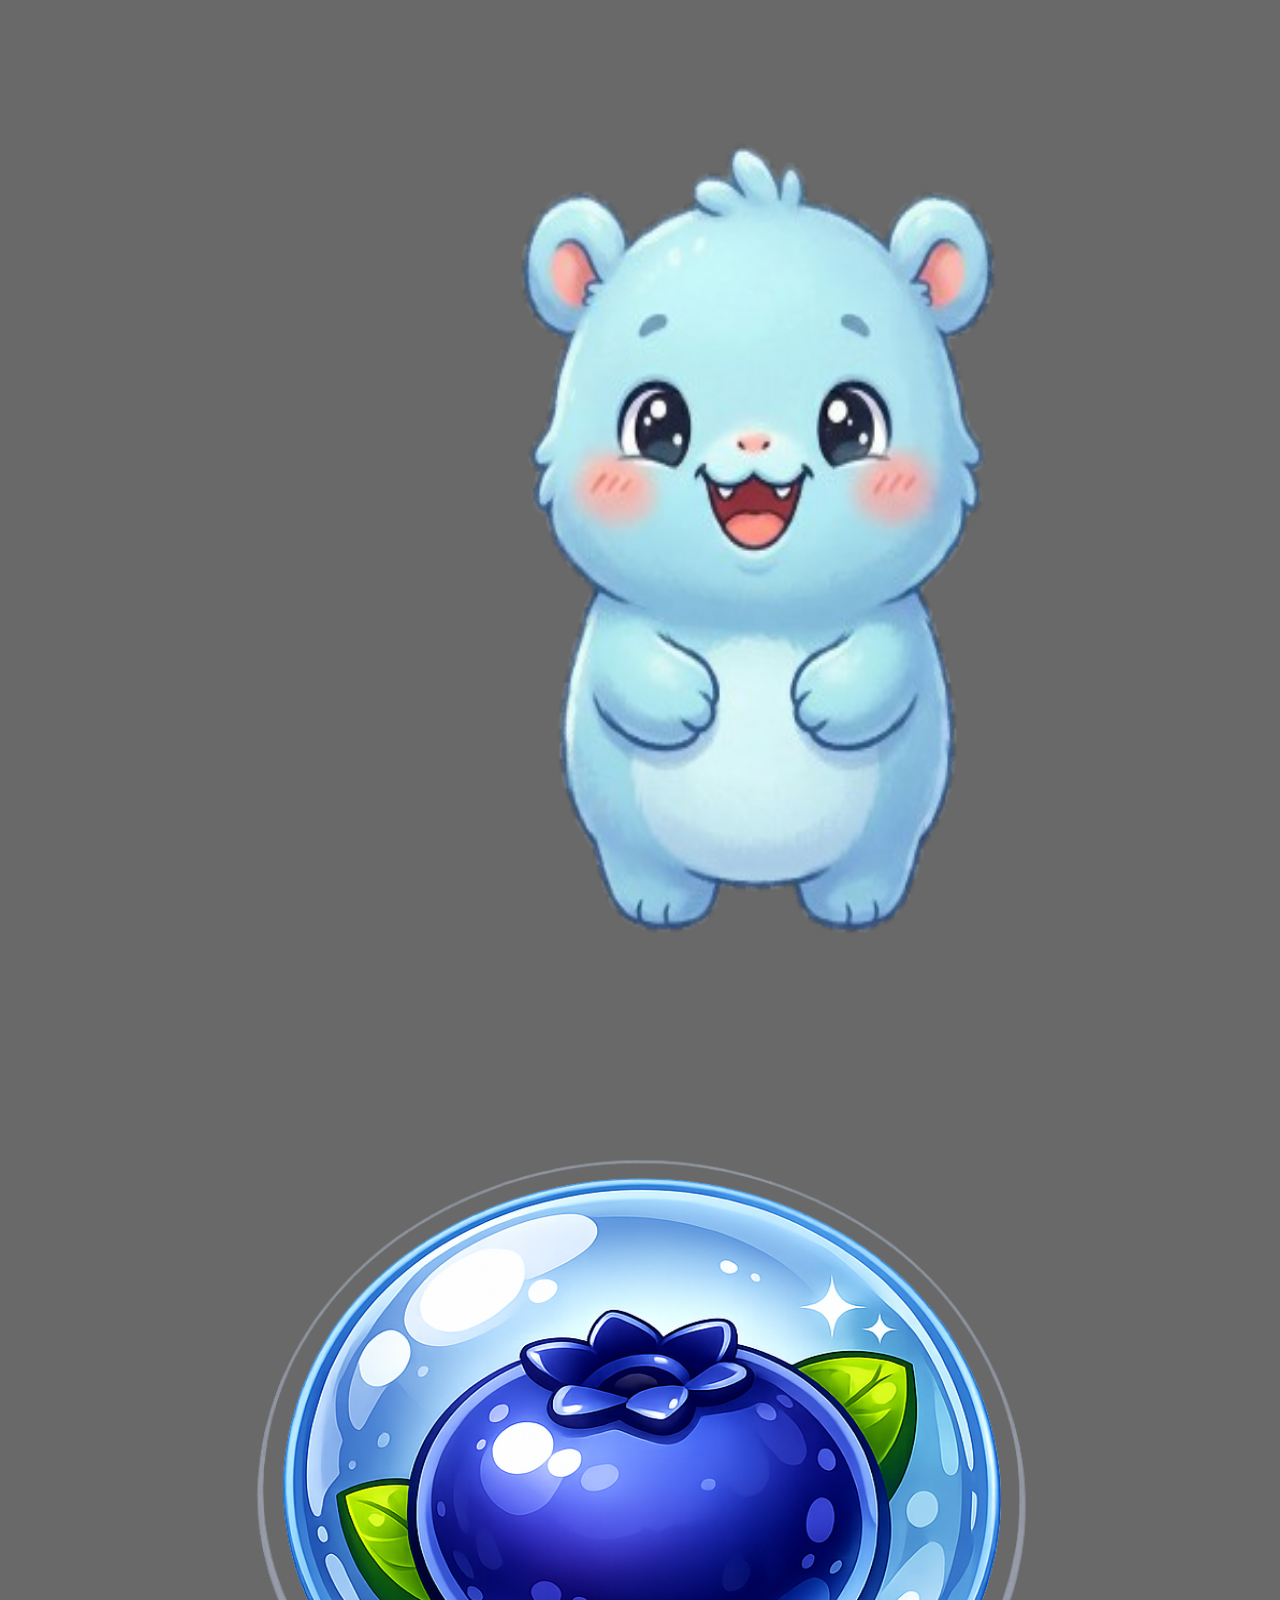
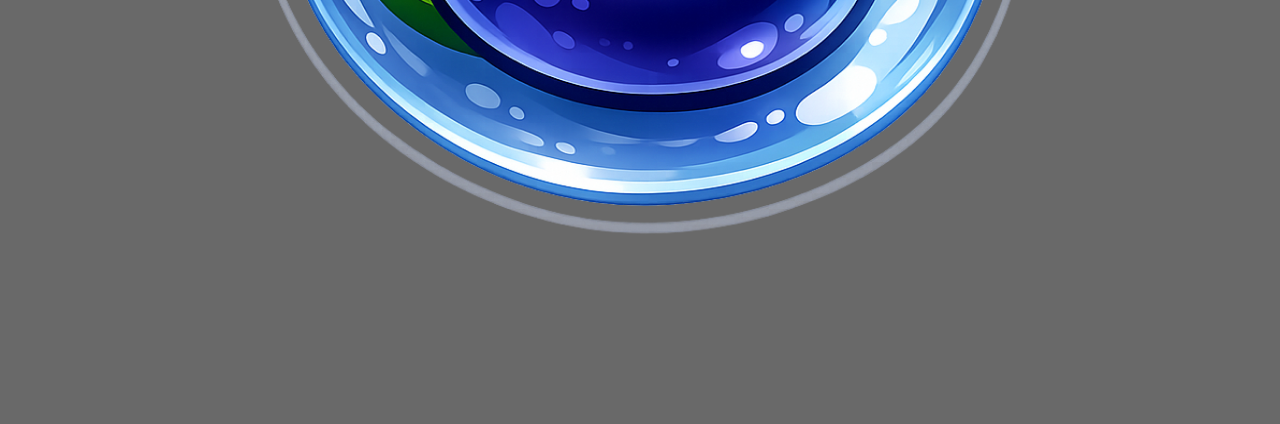
==== Atividade 6 - bichinho/index.html @ 7226e8c3 "Add files via upload" ====
<!DOCTYPE html>
<html lang="pt-BR">
<head>
    <meta charset="UTF-8">
    <meta name="viewport" content="width=device-width, initial-scale=1.0">
    <title>Bicho</title>
</head>
<body style="background-color: dimgrey;">
    <div align="center">
        <img id="bicho" src="imagens/bicho.png" width="1500" height="1000">
        <br>
        <img id="btn" src="imagens/comida.png" onclick="alimentar()" width="1100" height="1000">
    </div>
</body>

<script src="script.js"></script>

</html>
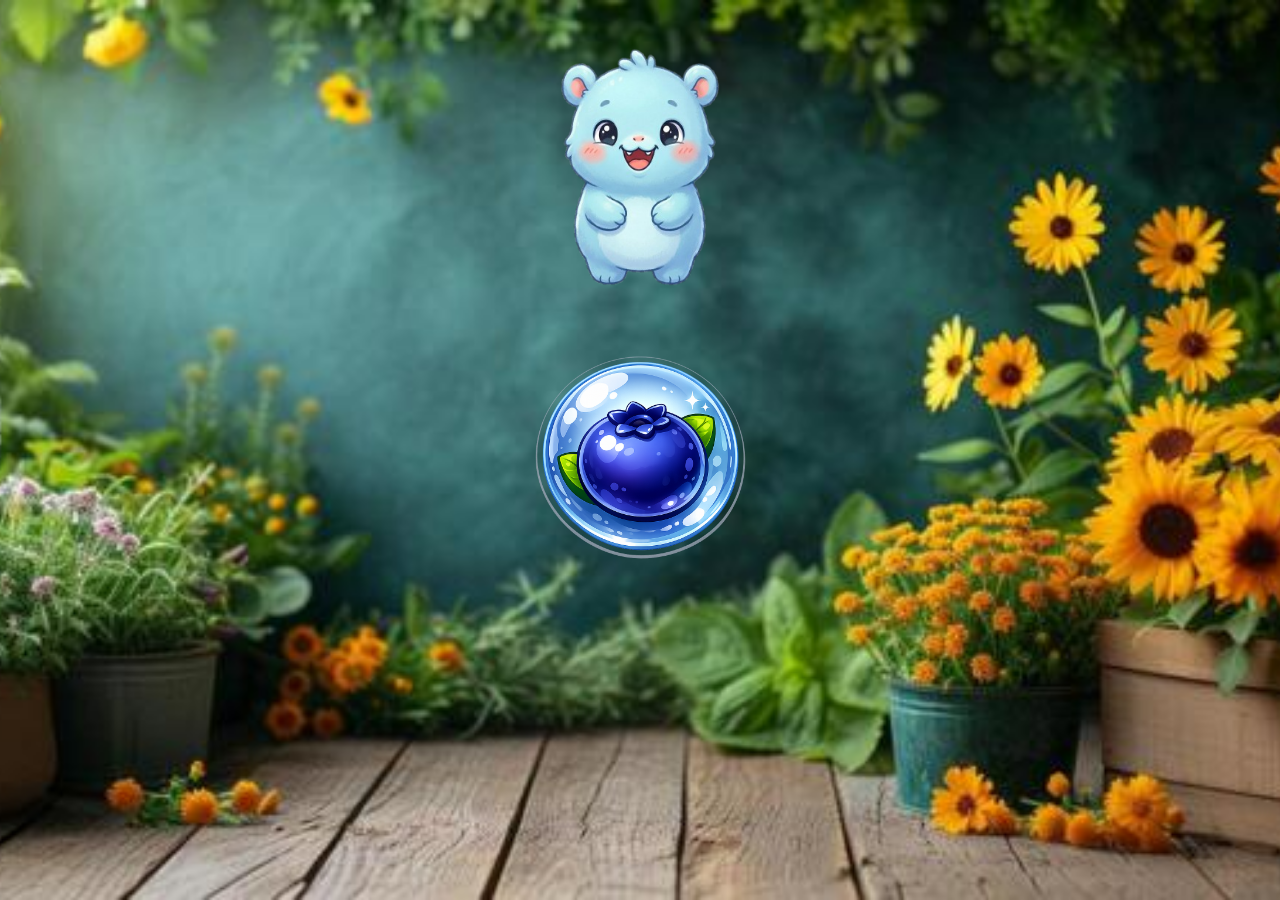
==== commit a5e250bb: "Add files via upload" ====
--- a/Atividade 6 - bichinho/index.html
+++ b/Atividade 6 - bichinho/index.html
@@ -5,11 +5,15 @@
     <meta name="viewport" content="width=device-width, initial-scale=1.0">
     <title>Bicho</title>
 </head>
-<body style="background-color: dimgrey;">
+<body style="background-image: url('imagens/fundo2.jpeg'); 
+             background-repeat: no-repeat; 
+             background-size: cover; 
+             background-attachment: fixed;
+             background-position: center;">
     <div align="center">
-        <img id="bicho" src="imagens/bicho.png" width="1500" height="1000">
+        <img id="bicho" src="imagens/bicho.png" width="500" height="300">
         <br>
-        <img id="btn" src="imagens/comida.png" onclick="alimentar()" width="1100" height="1000">
+        <img id="btn" src="imagens/comida.png" onclick="alimentar()" width="300" height="300">
     </div>
 </body>
 
